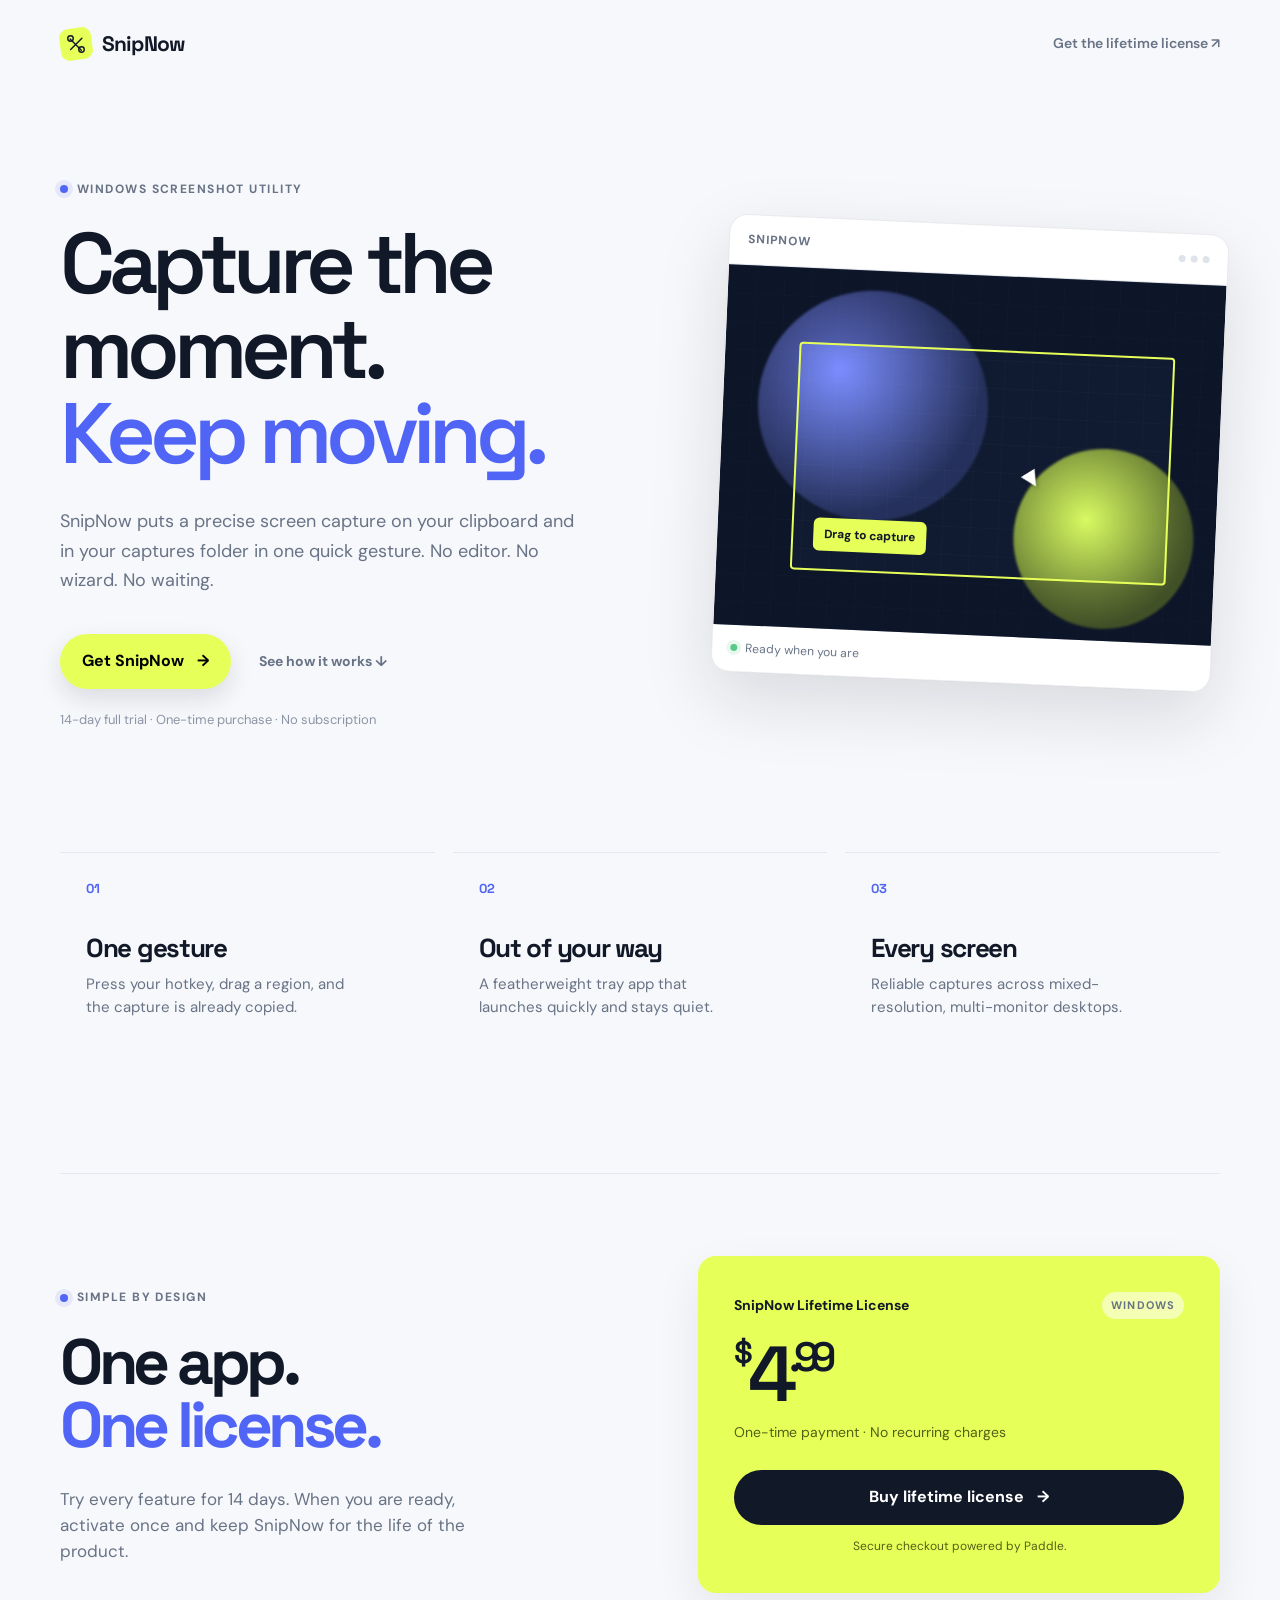
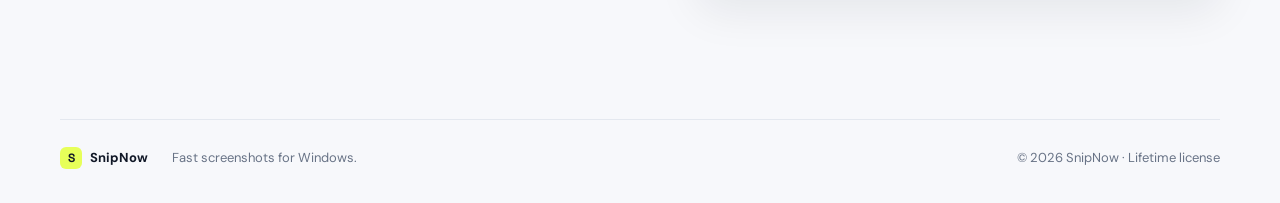
==== index.html @ c4215f0f "Add SnipNow website with live Paddle checkout" ====
<!doctype html>
<html lang="en">
  <head>
    <meta charset="utf-8" />
    <meta name="viewport" content="width=device-width, initial-scale=1" />
    <meta name="theme-color" content="#111827" />
    <meta
      name="description"
      content="SnipNow is a lightweight Windows screenshot tool for instant, distraction-free captures."
    />
    <title>SnipNow — Fast screenshots for Windows</title>
    <link rel="preconnect" href="https://fonts.googleapis.com" />
    <link rel="preconnect" href="https://fonts.gstatic.com" crossorigin />
    <link
      href="https://fonts.googleapis.com/css2?family=DM+Sans:wght@400;500;600;700&family=Space+Grotesk:wght@500;600;700&display=swap"
      rel="stylesheet"
    />
    <link rel="stylesheet" href="styles.css" />
    <script src="https://cdn.paddle.com/paddle/v2/paddle.js"></script>
    <script src="script.js" defer></script>
  </head>
  <body>
    <header class="site-header">
      <a class="brand" href="#top" aria-label="SnipNow home">
        <span class="brand-mark" aria-hidden="true">
          <svg viewBox="0 0 28 28" role="img">
            <path d="M6.5 7.5 20.8 21.8M21.5 6.8 7.2 21.1" />
            <circle cx="7" cy="7" r="3.5" />
            <circle cx="21" cy="21" r="3.5" />
          </svg>
        </span>
        <span>SnipNow</span>
      </a>
      <a class="header-link" href="#license">Get the lifetime license <span aria-hidden="true">↗</span></a>
    </header>

    <main id="top">
      <section class="hero shell">
        <div class="hero-copy">
          <p class="eyebrow"><span class="eyebrow-dot"></span> Windows screenshot utility</p>
          <h1>Capture the moment.<br /><em>Keep moving.</em></h1>
          <p class="hero-text">
            SnipNow puts a precise screen capture on your clipboard and in your captures folder in one quick gesture.
            No editor. No wizard. No waiting.
          </p>
          <div class="hero-actions">
            <button class="button button-primary" data-buy-button type="button">
              Get SnipNow <span aria-hidden="true">→</span>
            </button>
            <a class="text-link" href="#details">See how it works <span aria-hidden="true">↓</span></a>
          </div>
          <p class="hero-note">14-day full trial · One-time purchase · No subscription</p>
        </div>

        <div class="capture-card" aria-label="SnipNow capture preview">
          <div class="capture-window-bar">
            <span class="window-label">SnipNow</span>
            <span class="window-dots"><i></i><i></i><i></i></span>
          </div>
          <div class="capture-scene">
            <div class="scene-grid"></div>
            <div class="selection-box"><span>Drag to capture</span></div>
            <div class="cursor" aria-hidden="true"></div>
          </div>
          <div class="capture-status"><span class="status-light"></span> Ready when you are</div>
        </div>
      </section>

      <section class="feature-strip shell" id="details" aria-label="SnipNow highlights">
        <article class="feature-card">
          <span class="feature-index">01</span>
          <h2>One gesture</h2>
          <p>Press your hotkey, drag a region, and the capture is already copied.</p>
        </article>
        <article class="feature-card">
          <span class="feature-index">02</span>
          <h2>Out of your way</h2>
          <p>A featherweight tray app that launches quickly and stays quiet.</p>
        </article>
        <article class="feature-card">
          <span class="feature-index">03</span>
          <h2>Every screen</h2>
          <p>Reliable captures across mixed-resolution, multi-monitor desktops.</p>
        </article>
      </section>

      <section class="license-section shell" id="license">
        <div class="license-intro">
          <p class="eyebrow"><span class="eyebrow-dot"></span> Simple by design</p>
          <h2>One app.<br /><span>One license.</span></h2>
          <p>
            Try every feature for 14 days. When you are ready, activate once and keep SnipNow for the life of the
            product.
          </p>
        </div>
        <div class="price-card">
          <div class="price-card-top">
            <span class="price-label">SnipNow Lifetime License</span>
            <span class="price-badge">Windows</span>
          </div>
          <div class="price"><span class="currency">$</span>4<span class="cents">.99</span></div>
          <p class="price-subtitle">One-time payment · No recurring charges</p>
          <button class="button button-dark" data-buy-button type="button">Buy lifetime license <span aria-hidden="true">→</span></button>
          <p class="checkout-note" data-checkout-status aria-live="polite">Secure checkout powered by Paddle.</p>
        </div>
      </section>
    </main>

    <footer class="site-footer shell">
      <div class="footer-brand"><span class="footer-mark">S</span> SnipNow</div>
      <p>Fast screenshots for Windows.</p>
      <p class="footer-meta">© 2026 SnipNow · Lifetime license</p>
    </footer>
  </body>
</html>
---- styles.css ----
:root {
  --ink: #111827;
  --muted: #687386;
  --paper: #f7f8fb;
  --white: #ffffff;
  --line: #e4e8ef;
  --accent: #e7ff59;
  --accent-strong: #c9e83a;
  --blue: #5065f5;
  --shadow: 0 26px 70px rgba(17, 24, 39, 0.13);
}

* { box-sizing: border-box; }

html { scroll-behavior: smooth; }

body {
  margin: 0;
  color: var(--ink);
  background: var(--paper);
  font-family: "DM Sans", system-ui, sans-serif;
  font-size: 16px;
  line-height: 1.55;
}

a { color: inherit; text-decoration: none; }

button { font: inherit; }

.shell { width: min(1160px, calc(100% - 48px)); margin-inline: auto; }

.site-header {
  width: min(1160px, calc(100% - 48px));
  margin: 0 auto;
  min-height: 88px;
  display: flex;
  align-items: center;
  justify-content: space-between;
}

.brand { display: inline-flex; align-items: center; gap: 10px; font-family: "Space Grotesk", sans-serif; font-size: 21px; font-weight: 700; letter-spacing: -0.04em; }

.brand-mark { width: 32px; height: 32px; display: grid; place-items: center; border-radius: 9px; color: var(--ink); background: var(--accent); transform: rotate(-8deg); }
.brand-mark svg { width: 22px; height: 22px; fill: none; stroke: currentColor; stroke-linecap: round; stroke-width: 1.8; transform: rotate(8deg); }

.header-link { color: var(--muted); font-size: 14px; font-weight: 600; transition: color 160ms ease; }
.header-link:hover, .text-link:hover { color: var(--ink); }

.hero { display: grid; grid-template-columns: minmax(0, 1fr) minmax(360px, 0.88fr); gap: 8%; align-items: center; padding: 88px 0 122px; }

.eyebrow { display: inline-flex; align-items: center; gap: 9px; margin: 0 0 24px; color: var(--muted); font-size: 12px; font-weight: 700; letter-spacing: 0.12em; text-transform: uppercase; }
.eyebrow-dot { width: 8px; height: 8px; border-radius: 50%; background: var(--blue); box-shadow: 0 0 0 5px rgba(80, 101, 245, 0.11); }

h1, h2 { margin: 0; font-family: "Space Grotesk", sans-serif; letter-spacing: -0.07em; line-height: 0.99; }
h1 { max-width: 690px; font-size: clamp(50px, 6.7vw, 86px); font-weight: 600; }
h1 em { color: var(--blue); font-style: normal; }

.hero-text { max-width: 520px; margin: 30px 0 0; color: var(--muted); font-size: 18px; line-height: 1.65; }
.hero-actions { display: flex; align-items: center; gap: 28px; margin-top: 38px; }

.button { border: 0; border-radius: 999px; cursor: pointer; display: inline-flex; align-items: center; justify-content: center; gap: 13px; padding: 15px 22px; font-weight: 700; transition: transform 160ms ease, background 160ms ease, box-shadow 160ms ease; }
.button:hover { transform: translateY(-2px); }
.button:focus-visible, a:focus-visible { outline: 3px solid var(--blue); outline-offset: 4px; }
.button-primary { background: var(--accent); box-shadow: 0 10px 24px rgba(17, 24, 39, 0.12); }
.button-primary:hover { background: var(--accent-strong); }
.button-dark { width: 100%; color: var(--white); background: var(--ink); }
.button-dark:hover { background: #273248; box-shadow: 0 12px 25px rgba(17, 24, 39, 0.2); }
.text-link { color: var(--muted); font-size: 14px; font-weight: 700; }
.hero-note { margin: 21px 0 0; color: #8c95a5; font-size: 13px; }

.capture-card { overflow: hidden; border: 1px solid rgba(17, 24, 39, 0.08); border-radius: 18px; background: var(--white); box-shadow: var(--shadow); transform: rotate(2.5deg); }
.capture-window-bar { display: flex; align-items: center; justify-content: space-between; padding: 15px 18px; border-bottom: 1px solid var(--line); }
.window-label { color: var(--muted); font-size: 12px; font-weight: 700; letter-spacing: 0.08em; text-transform: uppercase; }
.window-dots { display: flex; gap: 5px; }
.window-dots i { width: 7px; height: 7px; border-radius: 50%; background: #dfe4eb; }
.capture-scene { position: relative; height: 360px; overflow: hidden; background: #101a30; }
.scene-grid { position: absolute; inset: 0; opacity: 0.32; background-image: linear-gradient(rgba(255,255,255,.08) 1px, transparent 1px), linear-gradient(90deg, rgba(255,255,255,.08) 1px, transparent 1px); background-size: 28px 28px; }
.capture-scene::before, .capture-scene::after { content: ""; position: absolute; border-radius: 50%; filter: blur(1px); }
.capture-scene::before { width: 230px; height: 230px; top: 20px; left: 35px; background: radial-gradient(circle at 35% 35%, #7b8dff, #25315c 68%); }
.capture-scene::after { width: 180px; height: 180px; right: 22px; bottom: 12px; background: radial-gradient(circle at 40% 40%, #d8fa62, #596d2d 70%); }
.selection-box { position: absolute; z-index: 1; inset: 74px 48px 58px 74px; display: flex; align-items: flex-end; padding: 0 0 18px 20px; border: 2px solid var(--accent); border-radius: 4px; box-shadow: 0 0 0 999px rgba(4, 9, 22, 0.28); }
.selection-box span { padding: 7px 11px; border-radius: 6px; color: var(--ink); background: var(--accent); font-size: 12px; font-weight: 700; }
.cursor { position: absolute; z-index: 2; top: 54%; left: 61%; width: 0; height: 0; border-top: 16px solid white; border-right: 8px solid transparent; border-left: 8px solid transparent; transform: rotate(-34deg); filter: drop-shadow(0 2px 2px rgba(0,0,0,.3)); }
.capture-status { display: flex; align-items: center; gap: 8px; padding: 14px 18px; color: var(--muted); font-size: 12px; }
.status-light { width: 7px; height: 7px; border-radius: 50%; background: #57c98a; box-shadow: 0 0 0 4px rgba(87, 201, 138, 0.14); }

.feature-strip { display: grid; grid-template-columns: repeat(3, 1fr); gap: 18px; padding-bottom: 126px; }
.feature-card { padding: 26px 26px 28px; border-top: 1px solid var(--line); }
.feature-index { display: block; margin-bottom: 37px; color: var(--blue); font-family: "Space Grotesk", sans-serif; font-size: 13px; font-weight: 700; }
.feature-card h2 { font-size: 26px; letter-spacing: -0.05em; }
.feature-card p { max-width: 270px; margin: 11px 0 0; color: var(--muted); font-size: 15px; }

.license-section { display: grid; grid-template-columns: 1fr 1fr; gap: 10%; align-items: center; padding: 82px 0 126px; border-top: 1px solid var(--line); }
.license-intro h2 { font-size: clamp(46px, 5vw, 70px); }
.license-intro h2 span { color: var(--blue); }
.license-intro > p:last-child { max-width: 430px; margin: 28px 0 0; color: var(--muted); font-size: 17px; }
.price-card { padding: 36px; border-radius: 18px; background: var(--accent); box-shadow: 0 18px 45px rgba(17, 24, 39, 0.08); }
.price-card-top { display: flex; justify-content: space-between; gap: 12px; align-items: center; }
.price-label { font-size: 14px; font-weight: 700; }
.price-badge { padding: 5px 9px; border-radius: 999px; color: var(--muted); background: rgba(255,255,255,.55); font-size: 11px; font-weight: 700; text-transform: uppercase; letter-spacing: .1em; }
.price { margin-top: 20px; font-family: "Space Grotesk", sans-serif; font-size: 78px; font-weight: 600; letter-spacing: -0.1em; line-height: .9; }
.currency { margin-right: 3px; font-size: 31px; vertical-align: top; }
.cents { font-size: 41px; vertical-align: top; }
.price-subtitle { margin: 12px 0 27px; color: #536117; font-size: 14px; }
.checkout-note { min-height: 20px; margin: 12px 0 0; color: #536117; font-size: 12px; text-align: center; }

.site-footer { display: flex; align-items: center; gap: 24px; padding: 27px 0 34px; border-top: 1px solid var(--line); color: var(--muted); font-size: 13px; }
.footer-brand { display: inline-flex; align-items: center; gap: 8px; color: var(--ink); font-weight: 700; }
.footer-mark { display: grid; width: 22px; height: 22px; place-items: center; border-radius: 6px; color: var(--ink); background: var(--accent); font-family: "Space Grotesk", sans-serif; font-size: 12px; }
.site-footer p { margin: 0; }
.footer-meta { margin-left: auto !important; }

@media (max-width: 800px) {
  .hero { grid-template-columns: 1fr; gap: 62px; padding: 62px 0 96px; }
  .capture-card { max-width: 560px; width: 94%; justify-self: center; }
  .feature-strip, .license-section { grid-template-columns: 1fr; }
  .feature-strip { padding-bottom: 80px; }
  .license-section { gap: 44px; padding: 67px 0 90px; }
  .price-card { max-width: 560px; }
}

@media (max-width: 520px) {
  .shell, .site-header { width: min(100% - 32px, 1160px); }
  .site-header { min-height: 72px; }
  .header-link { font-size: 12px; }
  .hero { padding-top: 46px; }
  h1 { font-size: 50px; }
  .hero-text { font-size: 16px; }
  .hero-actions { align-items: flex-start; flex-direction: column; gap: 18px; }
  .capture-scene { height: 275px; }
  .selection-box { inset: 52px 29px 42px 48px; }
  .price-card { padding: 26px; }
  .price { font-size: 67px; }
  .site-footer { align-items: flex-start; flex-wrap: wrap; gap: 12px 18px; }
  .footer-meta { width: 100%; margin-left: 0 !important; }
}
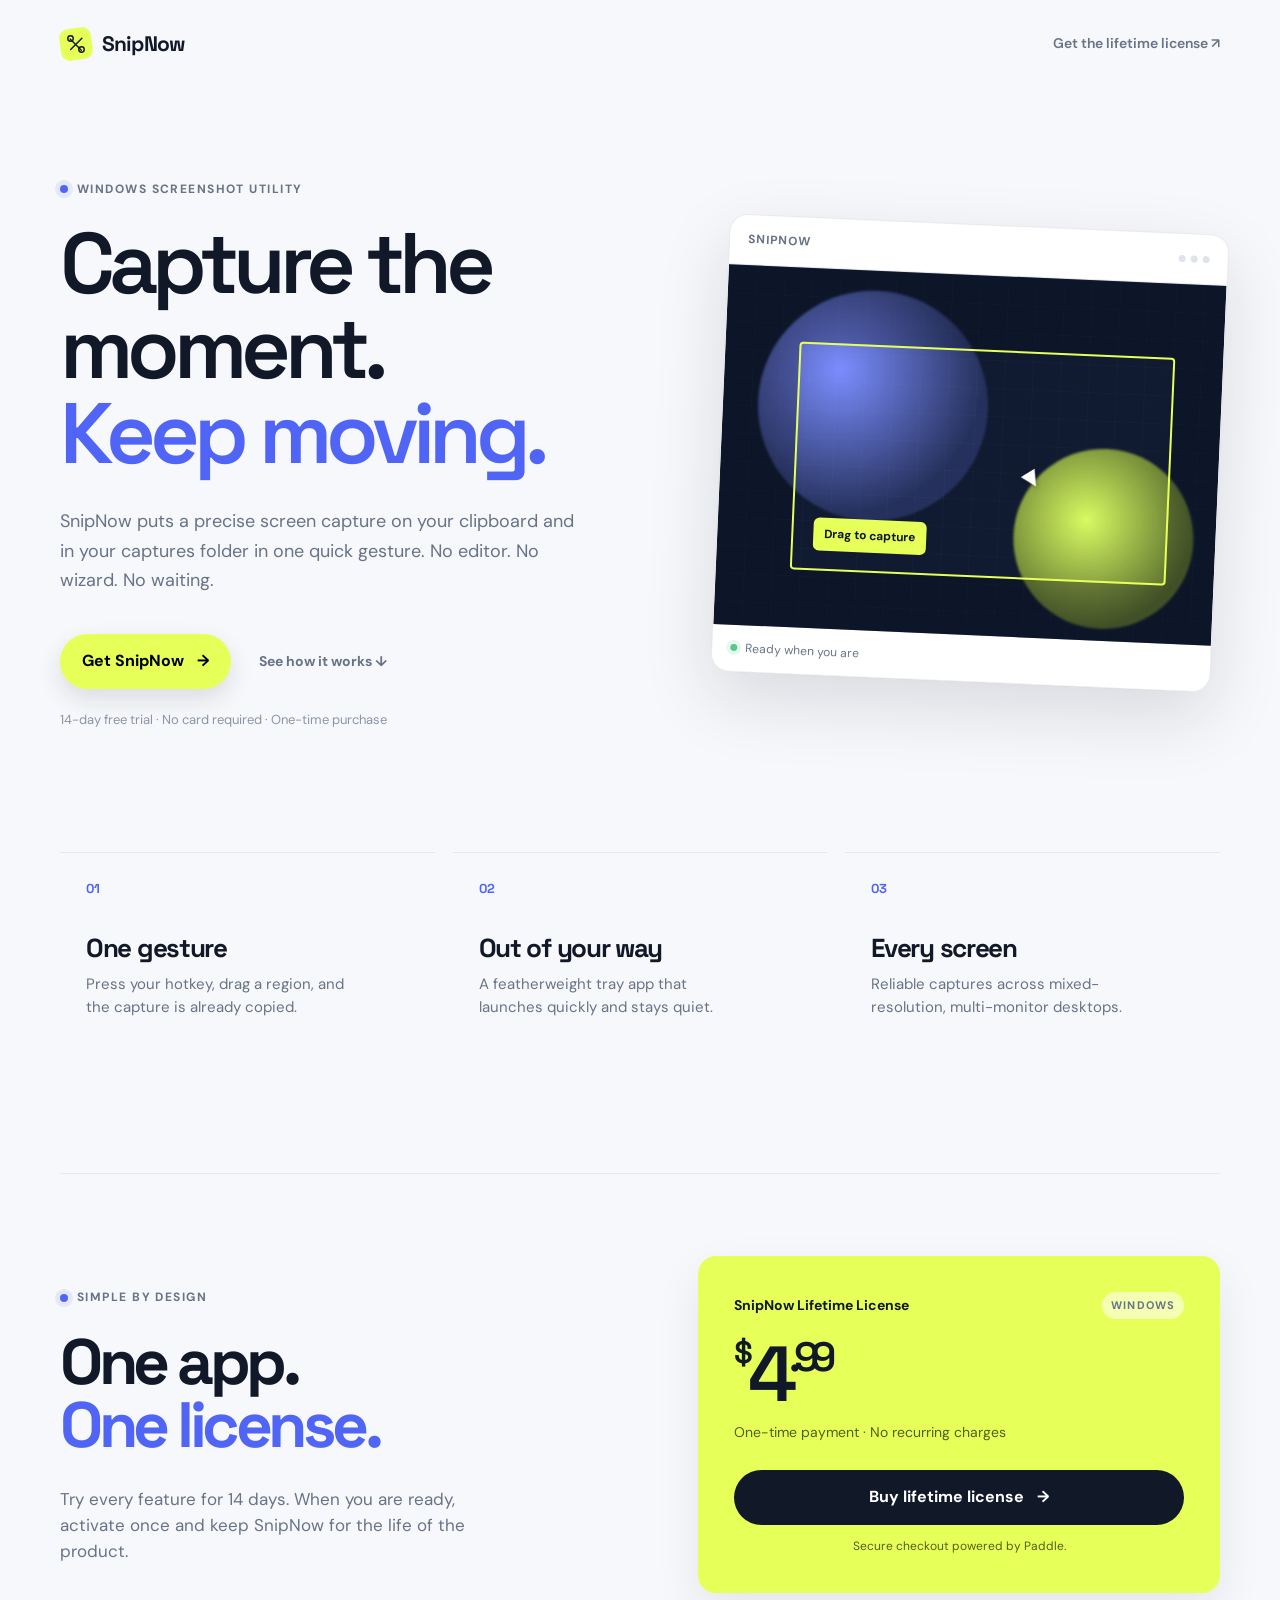
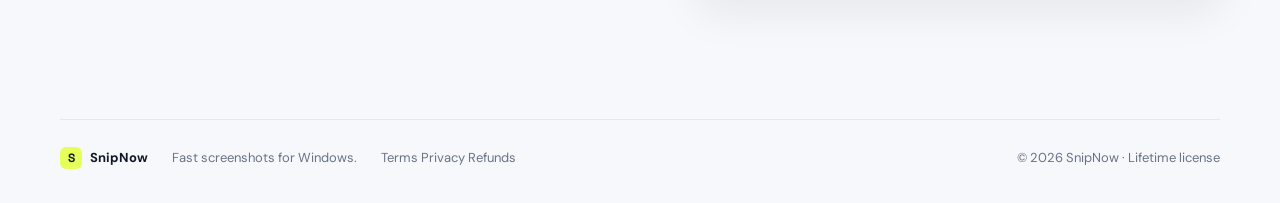
==== commit 2e52d4be: "Add overseas customer legal policies" ====
--- a/index.html
+++ b/index.html
@@ -49,7 +49,7 @@
             </button>
             <a class="text-link" href="#details">See how it works <span aria-hidden="true">↓</span></a>
           </div>
-          <p class="hero-note">14-day full trial · One-time purchase · No subscription</p>
+          <p class="hero-note">14-day free trial · No card required · One-time purchase</p>
         </div>
 
         <div class="capture-card" aria-label="SnipNow capture preview">
@@ -109,6 +109,11 @@
     <footer class="site-footer shell">
       <div class="footer-brand"><span class="footer-mark">S</span> SnipNow</div>
       <p>Fast screenshots for Windows.</p>
+      <nav class="footer-links" aria-label="Legal">
+        <a href="terms.html">Terms</a>
+        <a href="privacy.html">Privacy</a>
+        <a href="refund.html">Refunds</a>
+      </nav>
       <p class="footer-meta">© 2026 SnipNow · Lifetime license</p>
     </footer>
   </body>
